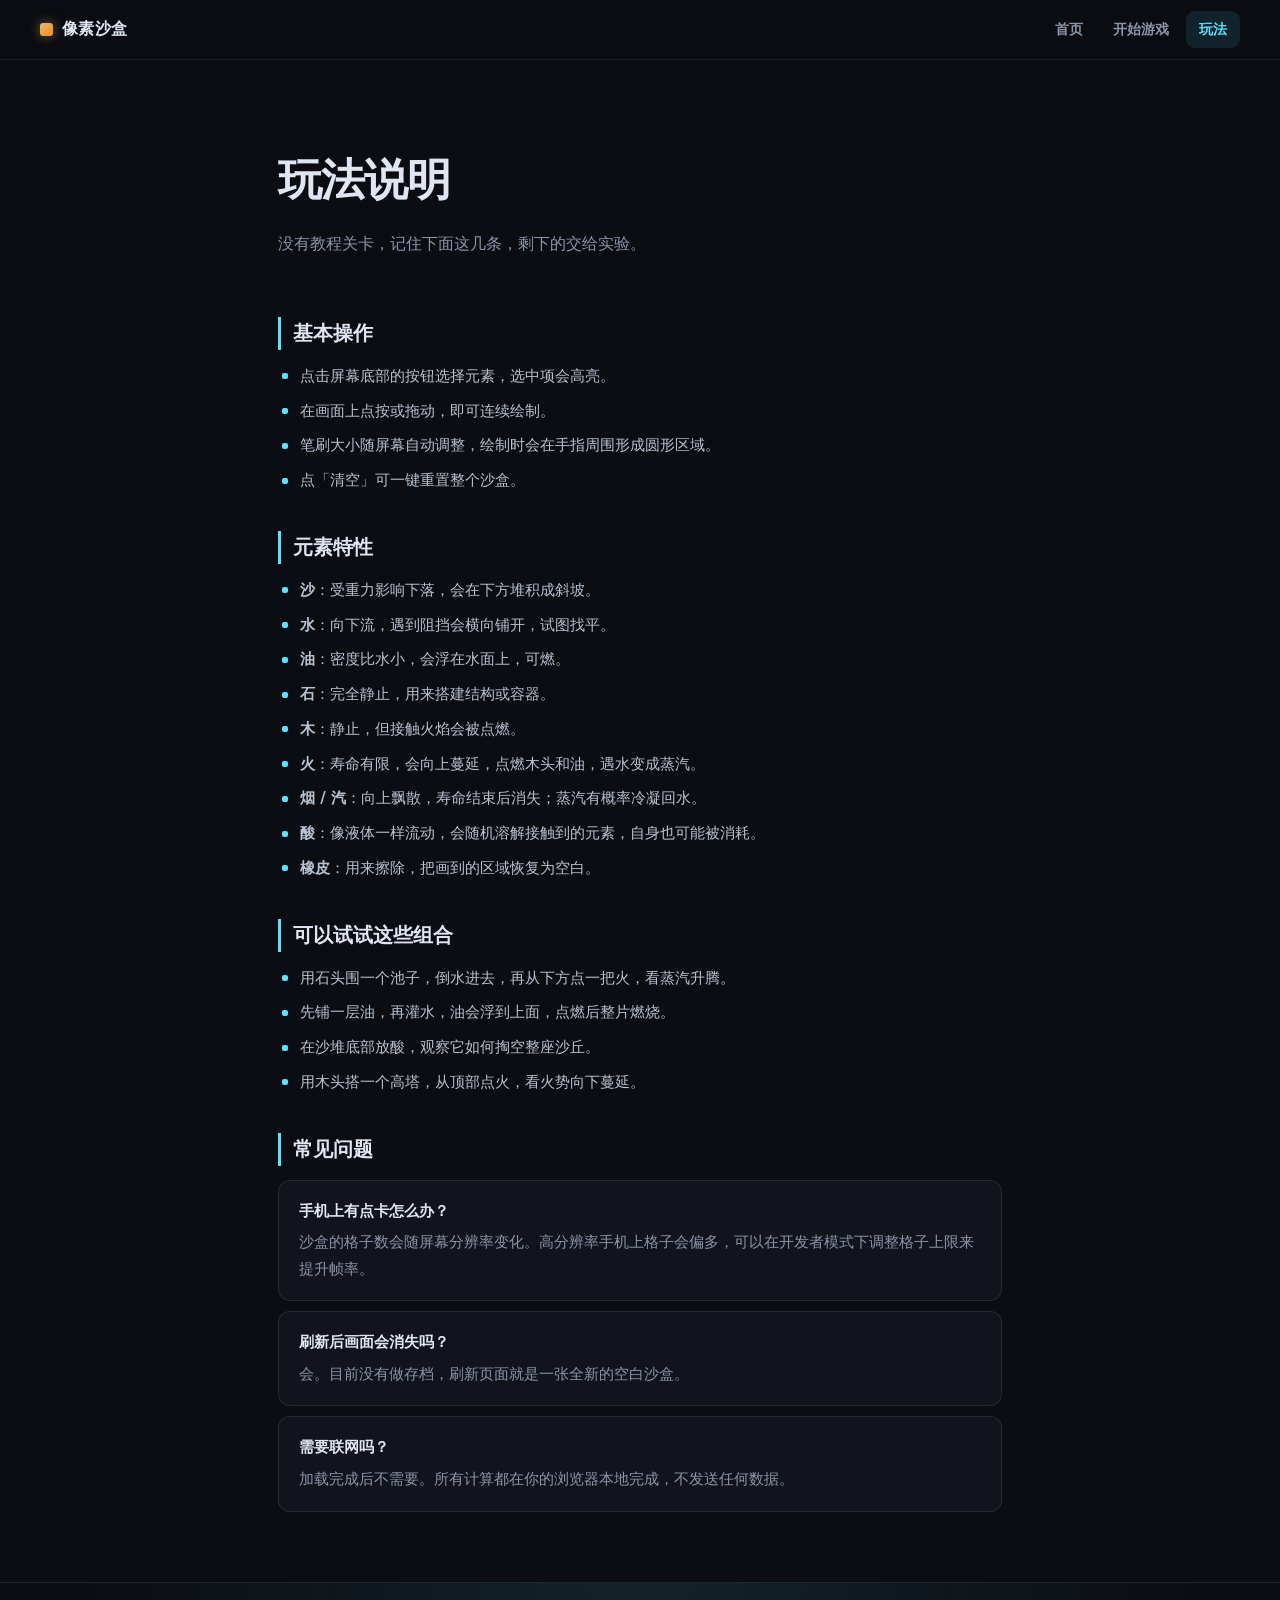
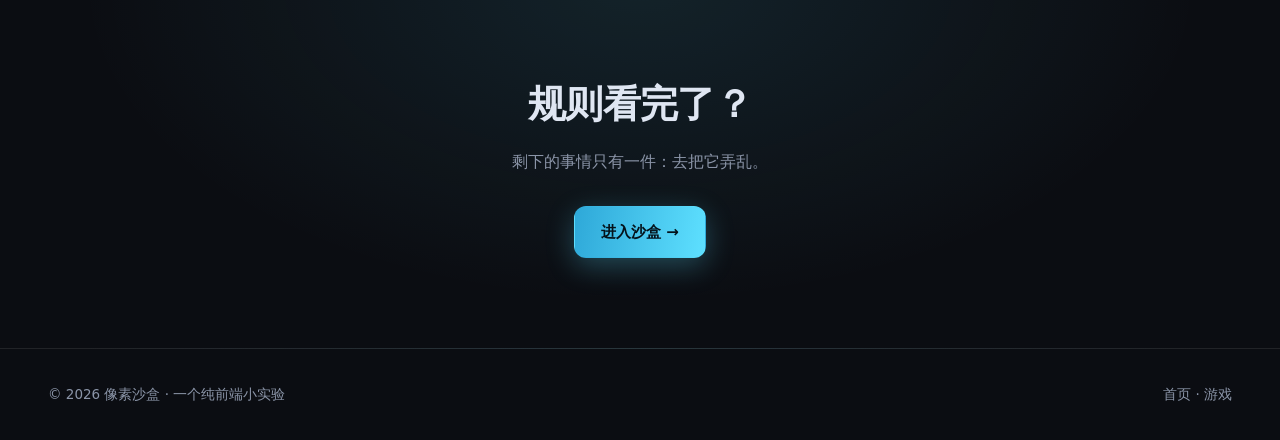
==== sandbox/about.html @ c6a542bb "Add files via upload" ====
<!DOCTYPE html>
<html lang="zh-CN">
<head>
<meta charset="utf-8">
<meta name="viewport" content="width=device-width,initial-scale=1">
<meta name="theme-color" content="#0b0d12">
<meta name="description" content="像素沙盒的玩法说明：元素特性、交互规则和常见问题。">
<title>玩法说明 · 像素沙盒</title>
<link rel="stylesheet" href="css/style.css">
</head>
<body>

<header class="nav">
  <a class="brand" href="index.html"><span class="brand-dot"></span>像素沙盒</a>
  <nav class="nav-links">
    <a href="index.html">首页</a>
    <a href="play.html">开始游戏</a>
    <a href="about.html" class="active">玩法</a>
  </nav>
</header>

<main>
  <div class="page-head">
    <h1>玩法说明</h1>
    <p>没有教程关卡，记住下面这几条，剩下的交给实验。</p>
  </div>

  <article class="article">

    <h2>基本操作</h2>
    <ul>
      <li>点击屏幕底部的按钮选择元素，选中项会高亮。</li>
      <li>在画面上点按或拖动，即可连续绘制。</li>
      <li>笔刷大小随屏幕自动调整，绘制时会在手指周围形成圆形区域。</li>
      <li>点「清空」可一键重置整个沙盒。</li>
    </ul>

    <h2>元素特性</h2>
    <ul>
      <li><strong>沙</strong>：受重力影响下落，会在下方堆积成斜坡。</li>
      <li><strong>水</strong>：向下流，遇到阻挡会横向铺开，试图找平。</li>
      <li><strong>油</strong>：密度比水小，会浮在水面上，可燃。</li>
      <li><strong>石</strong>：完全静止，用来搭建结构或容器。</li>
      <li><strong>木</strong>：静止，但接触火焰会被点燃。</li>
      <li><strong>火</strong>：寿命有限，会向上蔓延，点燃木头和油，遇水变成蒸汽。</li>
      <li><strong>烟 / 汽</strong>：向上飘散，寿命结束后消失；蒸汽有概率冷凝回水。</li>
      <li><strong>酸</strong>：像液体一样流动，会随机溶解接触到的元素，自身也可能被消耗。</li>
      <li><strong>橡皮</strong>：用来擦除，把画到的区域恢复为空白。</li>
    </ul>

    <h2>可以试试这些组合</h2>
    <ul>
      <li>用石头围一个池子，倒水进去，再从下方点一把火，看蒸汽升腾。</li>
      <li>先铺一层油，再灌水，油会浮到上面，点燃后整片燃烧。</li>
      <li>在沙堆底部放酸，观察它如何掏空整座沙丘。</li>
      <li>用木头搭一个高塔，从顶部点火，看火势向下蔓延。</li>
    </ul>

    <h2>常见问题</h2>
    <div class="faq-item">
      <strong>手机上有点卡怎么办？</strong>
      <span>沙盒的格子数会随屏幕分辨率变化。高分辨率手机上格子会偏多，可以在开发者模式下调整格子上限来提升帧率。</span>
    </div>
    <div class="faq-item">
      <strong>刷新后画面会消失吗？</strong>
      <span>会。目前没有做存档，刷新页面就是一张全新的空白沙盒。</span>
    </div>
    <div class="faq-item">
      <strong>需要联网吗？</strong>
      <span>加载完成后不需要。所有计算都在你的浏览器本地完成，不发送任何数据。</span>
    </div>

  </article>

  <section class="cta">
    <h2>规则看完了？</h2>
    <p>剩下的事情只有一件：去把它弄乱。</p>
    <a class="btn btn-primary" href="play.html">进入沙盒 →</a>
  </section>
</main>

<footer class="footer">
  <span>© <span id="year"></span> 像素沙盒 · 一个纯前端小实验</span>
  <span><a href="index.html">首页</a> · <a href="play.html">游戏</a></span>
</footer>

<script>
  document.getElementById('year').textContent = new Date().getFullYear();
</script>
</body>
</html>
---- sandbox/css/style.css ----
/* ===== 变量与基础 ===== */
:root{
  --bg:#0b0d12;
  --bg-soft:#11141c;
  --panel:#171b25;
  --border:rgba(255,255,255,.09);
  --text:#dfe6f2;
  --muted:#8b95a8;
  --accent:#5ee0ff;
  --sand:#e0b96e;
  --water:#2f78de;
  --fire:#ff8c1e;
  --radius:16px;
  --nav-h:60px;
}
*,*::before,*::after{box-sizing:border-box;margin:0;padding:0}
html{scroll-behavior:smooth}
body{
  background:var(--bg);color:var(--text);
  font-family:system-ui,-apple-system,"PingFang SC","Microsoft YaHei",sans-serif;
  line-height:1.65;-webkit-font-smoothing:antialiased;
  overflow-x:hidden;
}
a{color:inherit;text-decoration:none}
img{max-width:100%;display:block}
button{font-family:inherit}

/* ===== 导航 ===== */
.nav{
  position:sticky;top:0;z-index:100;
  height:var(--nav-h);
  display:flex;align-items:center;justify-content:space-between;
  padding:0 clamp(16px,4vw,40px);
  background:rgba(11,13,18,.78);
  backdrop-filter:blur(14px);-webkit-backdrop-filter:blur(14px);
  border-bottom:1px solid var(--border);
}
.brand{
  display:flex;align-items:center;gap:9px;
  font-weight:700;font-size:16px;letter-spacing:.3px;
}
.brand-dot{
  width:13px;height:13px;border-radius:3px;
  background:linear-gradient(135deg,var(--sand),var(--fire));
  box-shadow:0 0 12px rgba(224,185,110,.5);
}
.nav-links{display:flex;gap:4px}
.nav-links a{
  padding:7px 13px;border-radius:9px;font-size:14px;font-weight:600;
  color:var(--muted);transition:color .15s,background .15s;
}
.nav-links a:hover{color:var(--text);background:rgba(255,255,255,.05)}
.nav-links a.active{color:var(--accent);background:rgba(94,224,255,.1)}

/* ===== 首页 Hero ===== */
.hero{
  position:relative;overflow:hidden;
  min-height:calc(100svh - var(--nav-h));
  display:flex;align-items:center;
  padding:clamp(48px,9vw,110px) clamp(20px,5vw,48px);
}
.hero::before{
  content:"";position:absolute;z-index:0;
  width:min(720px,130vw);height:min(720px,130vw);
  top:-28%;right:-18%;border-radius:50%;
  background:radial-gradient(circle,rgba(94,224,255,.13),transparent 68%);
  pointer-events:none;
}
.pixel-fall{position:absolute;inset:0;z-index:0;overflow:hidden;pointer-events:none}
.pixel-fall i{
  position:absolute;top:-30px;border-radius:2px;opacity:.55;
  animation-name:fall;animation-timing-function:linear;animation-iteration-count:infinite;
}
@keyframes fall{
  0%{transform:translateY(0) rotate(0)}
  100%{transform:translateY(115vh) rotate(220deg)}
}
.hero-inner{position:relative;z-index:1;max-width:760px}
.eyebrow{
  display:inline-block;font-size:12.5px;font-weight:700;letter-spacing:.12em;
  color:var(--accent);text-transform:uppercase;
  padding:5px 12px;border-radius:99px;margin-bottom:22px;
  background:rgba(94,224,255,.09);border:1px solid rgba(94,224,255,.22);
}
.hero h1{
  font-size:clamp(34px,7.2vw,64px);
  line-height:1.12;letter-spacing:-.02em;font-weight:800;
}
.grad{
  background:linear-gradient(100deg,var(--sand),var(--fire) 45%,var(--accent));
  -webkit-background-clip:text;background-clip:text;color:transparent;
}
.lead{
  margin-top:22px;font-size:clamp(15px,2.4vw,18px);
  color:var(--muted);max-width:56ch;
}
.hero-actions{display:flex;flex-wrap:wrap;gap:12px;margin-top:34px}

/* ===== 按钮 ===== */
.btn{
  display:inline-flex;align-items:center;gap:8px;
  padding:13px 26px;border-radius:12px;
  font-size:15px;font-weight:700;border:1px solid transparent;
  cursor:pointer;transition:transform .1s,box-shadow .2s,background .2s;
}
.btn:active{transform:scale(.96)}
.btn-primary{
  background:linear-gradient(100deg,#2ea8d8,#5ee0ff);
  color:#04121a;box-shadow:0 8px 28px rgba(94,224,255,.28);
}
.btn-primary:hover{box-shadow:0 10px 34px rgba(94,224,255,.42)}
.btn-ghost{
  background:rgba(255,255,255,.04);color:var(--text);
  border-color:var(--border);
}
.btn-ghost:hover{background:rgba(255,255,255,.08)}

/* ===== 通用区块 ===== */
.section{padding:clamp(56px,9vw,100px) clamp(20px,5vw,48px)}
.section-inner{max-width:1080px;margin:0 auto}
.section-head{max-width:620px;margin-bottom:44px}
.section-head h2{
  font-size:clamp(24px,4.4vw,36px);font-weight:800;letter-spacing:-.015em;
}
.section-head p{margin-top:12px;color:var(--muted);font-size:15.5px}

/* ===== 特性卡片 ===== */
.grid-3{
  display:grid;gap:16px;
  grid-template-columns:repeat(auto-fit,minmax(240px,1fr));
}
.card{
  padding:24px;border-radius:var(--radius);
  background:linear-gradient(180deg,var(--panel),var(--bg-soft));
  border:1px solid var(--border);
  transition:transform .18s,border-color .18s;
}
.card:hover{transform:translateY(-3px);border-color:rgba(94,224,255,.3)}
.card-icon{
  width:40px;height:40px;border-radius:11px;
  display:grid;place-items:center;margin-bottom:16px;
  background:rgba(94,224,255,.1);
}
.card-icon svg{width:20px;height:20px;stroke:var(--accent);fill:none;stroke-width:1.8}
.card h3{font-size:16.5px;font-weight:700;margin-bottom:8px}
.card p{font-size:14.5px;color:var(--muted)}

/* ===== 元素展示 ===== */
.elements{
  display:grid;gap:12px;
  grid-template-columns:repeat(auto-fill,minmax(150px,1fr));
}
.el{
  display:flex;align-items:center;gap:10px;
  padding:14px 16px;border-radius:12px;
  background:var(--bg-soft);border:1px solid var(--border);
  font-size:14.5px;font-weight:600;
}
.el-dot{
  width:14px;height:14px;border-radius:4px;flex:0 0 auto;
  box-shadow:inset 0 0 0 1px rgba(0,0,0,.35);
}

/* ===== CTA ===== */
.cta{
  text-align:center;padding:clamp(52px,8vw,90px) 20px;
  border-top:1px solid var(--border);border-bottom:1px solid var(--border);
  background:radial-gradient(ellipse at 50% 0%,rgba(94,224,255,.1),transparent 62%);
}
.cta h2{font-size:clamp(24px,4.6vw,38px);font-weight:800;letter-spacing:-.015em}
.cta p{margin:14px auto 30px;color:var(--muted);max-width:46ch}

/* ===== 页脚 ===== */
.footer{
  padding:34px clamp(20px,5vw,48px);
  display:flex;flex-wrap:wrap;gap:14px;
  align-items:center;justify-content:space-between;
  font-size:13.5px;color:var(--muted);
}
.footer a:hover{color:var(--accent)}

/* ===== 关于页 ===== */
.page-head{
  padding:clamp(48px,8vw,84px) clamp(20px,5vw,48px) 0;
  max-width:820px;margin:0 auto;
}
.page-head h1{
  font-size:clamp(28px,5.4vw,44px);font-weight:800;letter-spacing:-.02em;
}
.page-head p{margin-top:14px;color:var(--muted);font-size:16px}
.article{
  max-width:820px;margin:0 auto;
  padding:clamp(36px,6vw,60px) clamp(20px,5vw,48px);
}
.article h2{
  font-size:20px;font-weight:700;margin:38px 0 14px;
  padding-left:12px;border-left:3px solid var(--accent);
}
.article h2:first-child{margin-top:0}
.article p{color:#b9c2d0;font-size:15.5px;margin-bottom:14px}
.article ul{list-style:none;display:grid;gap:10px;margin-bottom:16px}
.article li{
  position:relative;padding-left:22px;font-size:15px;color:#b9c2d0;
}
.article li::before{
  content:"";position:absolute;left:4px;top:.62em;
  width:6px;height:6px;border-radius:2px;background:var(--accent);
}
.faq-item{
  padding:18px 20px;border-radius:12px;margin-bottom:10px;
  background:var(--bg-soft);border:1px solid var(--border);
}
.faq-item strong{display:block;font-size:15px;margin-bottom:6px}
.faq-item span{font-size:14.5px;color:var(--muted)}

/* ===== 游戏页（全屏） ===== */
body.play-page{
  overflow:hidden;height:100dvh;
  background:var(--bg);
  overscroll-behavior:none;touch-action:none;
  user-select:none;-webkit-user-select:none;
}
#view{
  display:block;position:fixed;inset:0;
  width:100%;height:100%;
  image-rendering:pixelated;image-rendering:crisp-edges;
  touch-action:none;
}
.play-back{
  position:fixed;top:14px;left:14px;z-index:20;
  display:flex;align-items:center;gap:7px;
  padding:9px 15px;border-radius:11px;
  font-size:13.5px;font-weight:700;
  background:rgba(20,24,33,.9);color:var(--text);
  border:1px solid var(--border);
  backdrop-filter:blur(10px);-webkit-backdrop-filter:blur(10px);
  transition:transform .1s,background .15s;
}
.play-back:active{transform:scale(.95)}
.play-back:hover{background:rgba(32,38,52,.95)}

#ui{
  position:fixed;left:0;right:0;bottom:0;z-index:15;
  display:flex;flex-wrap:wrap;gap:6px;justify-content:center;
  padding:10px 8px calc(10px + env(safe-area-inset-bottom));
  background:linear-gradient(to top,rgba(5,7,11,.95) 45%,rgba(5,7,11,0));
  pointer-events:none;
}
#ui button{
  pointer-events:auto;display:flex;align-items:center;gap:6px;
  padding:8px 11px;border-radius:11px;
  border:1px solid rgba(255,255,255,.14);
  background:rgba(28,32,42,.92);color:#d7deea;
  font-size:13px;font-weight:600;cursor:pointer;
  transition:transform .08s,background .15s,border-color .15s;
}
#ui button:active{transform:scale(.94)}
#ui button.active{
  border-color:var(--accent);background:rgba(24,72,96,.95);color:#fff;
  box-shadow:0 0 12px rgba(94,224,255,.35),inset 0 0 0 1px rgba(94,224,255,.6);
}
#ui .dot{
  width:11px;height:11px;border-radius:3px;flex:0 0 auto;
  box-shadow:inset 0 0 0 1px rgba(0,0,0,.35);
}

@media (max-width:520px){
  .nav-links a{padding:7px 10px;font-size:13px}
  .footer{justify-content:center;text-align:center}
}
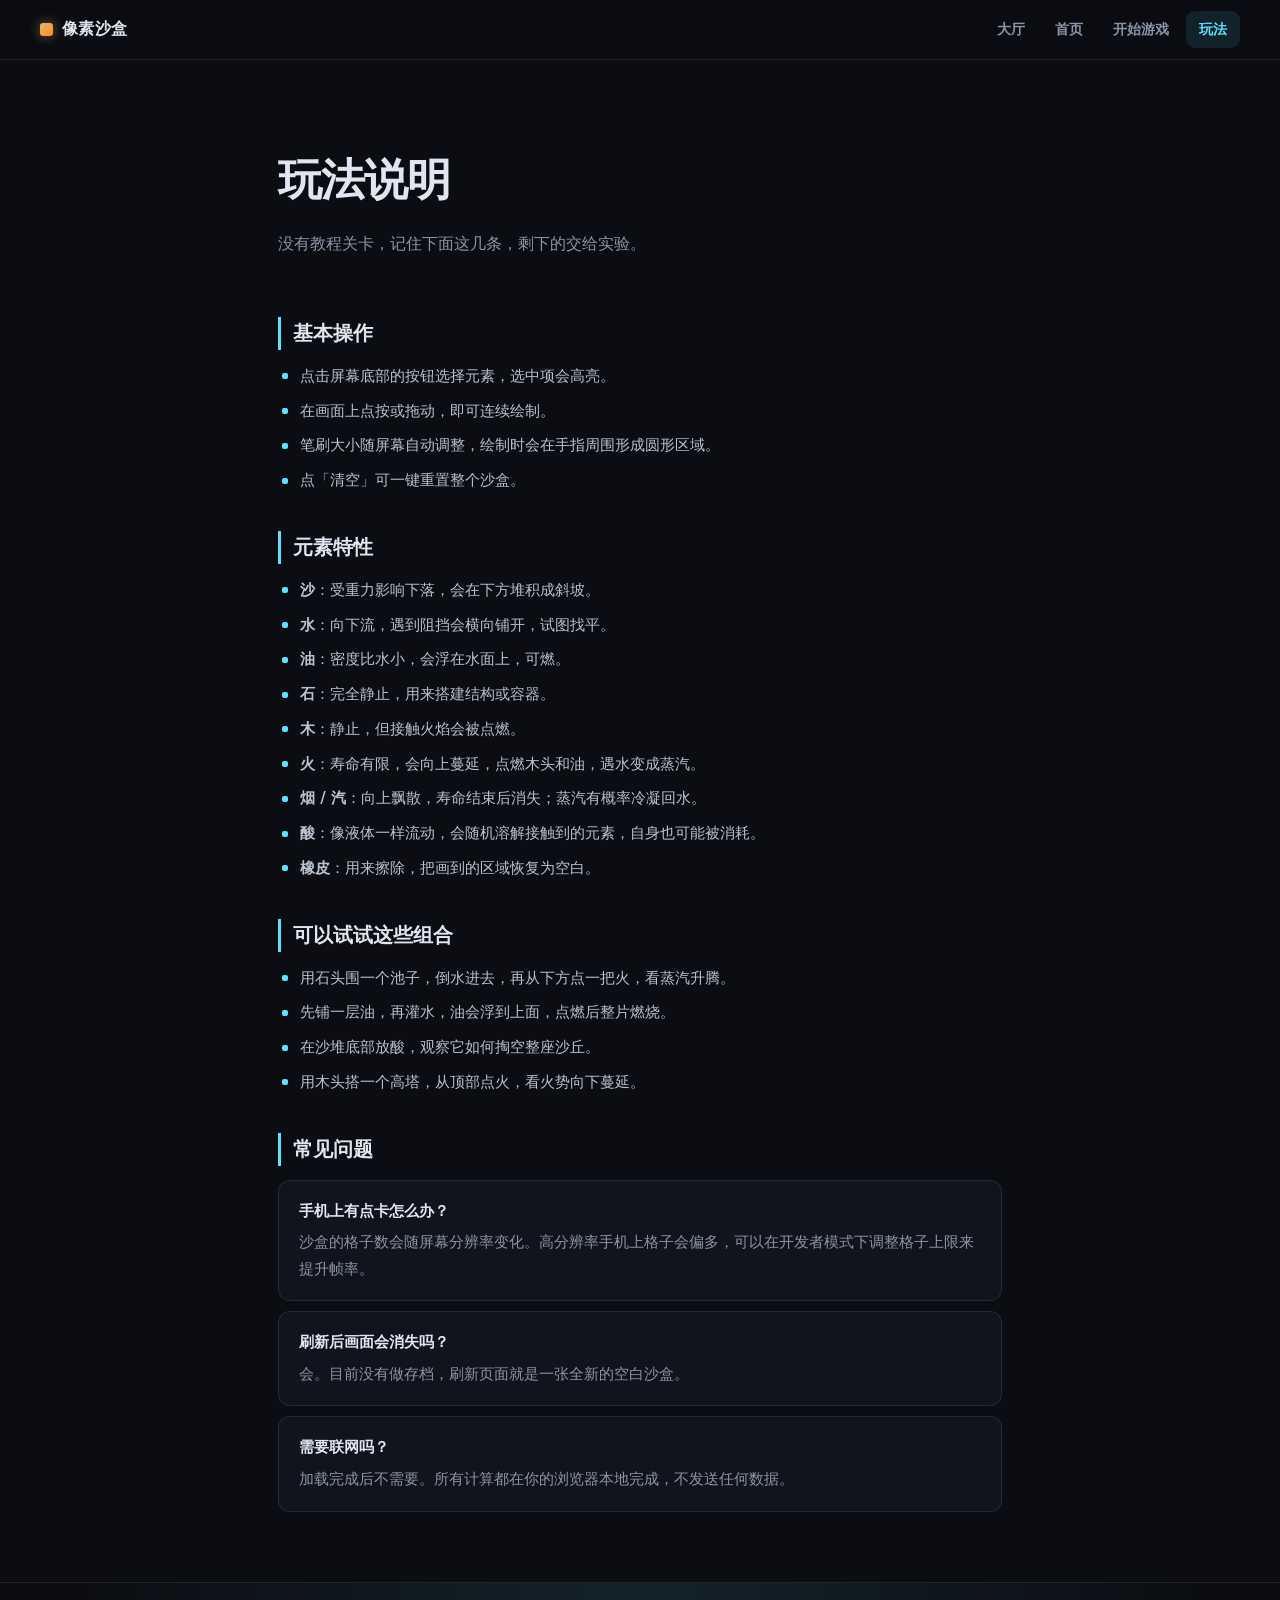
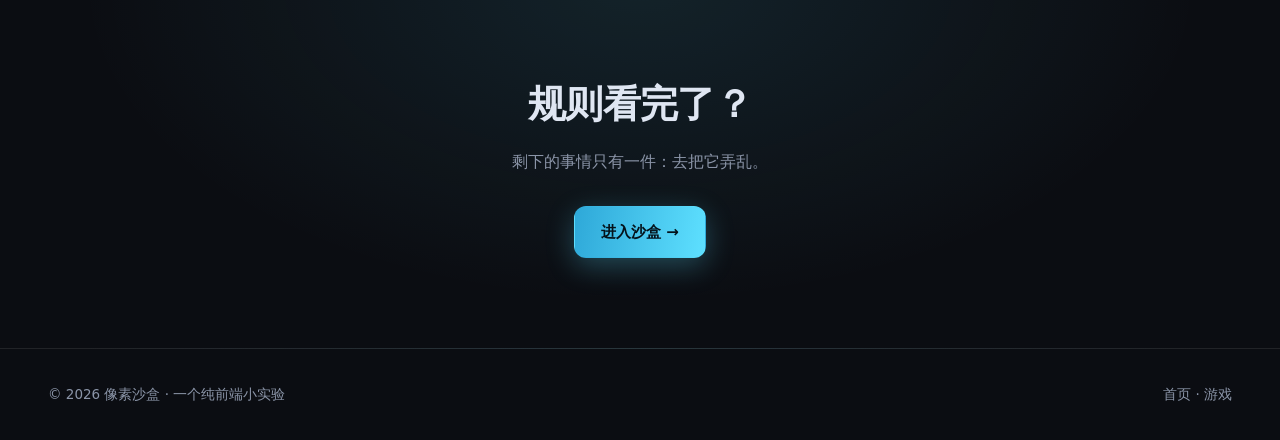
==== commit a9d5bf0d: "Update about.html" ====
--- a/sandbox/about.html
+++ b/sandbox/about.html
@@ -1,4 +1,4 @@
-<!DOCTYPE html>
+ <!DOCTYPE html>
 <html lang="zh-CN">
 <head>
 <meta charset="utf-8">
@@ -13,6 +13,7 @@
 <header class="nav">
   <a class="brand" href="index.html"><span class="brand-dot"></span>像素沙盒</a>
   <nav class="nav-links">
+    <a href="../">大厅</a>
     <a href="index.html">首页</a>
     <a href="play.html">开始游戏</a>
     <a href="about.html" class="active">玩法</a>
@@ -88,4 +89,4 @@
   document.getElementById('year').textContent = new Date().getFullYear();
 </script>
 </body>
-</html>+</html>
